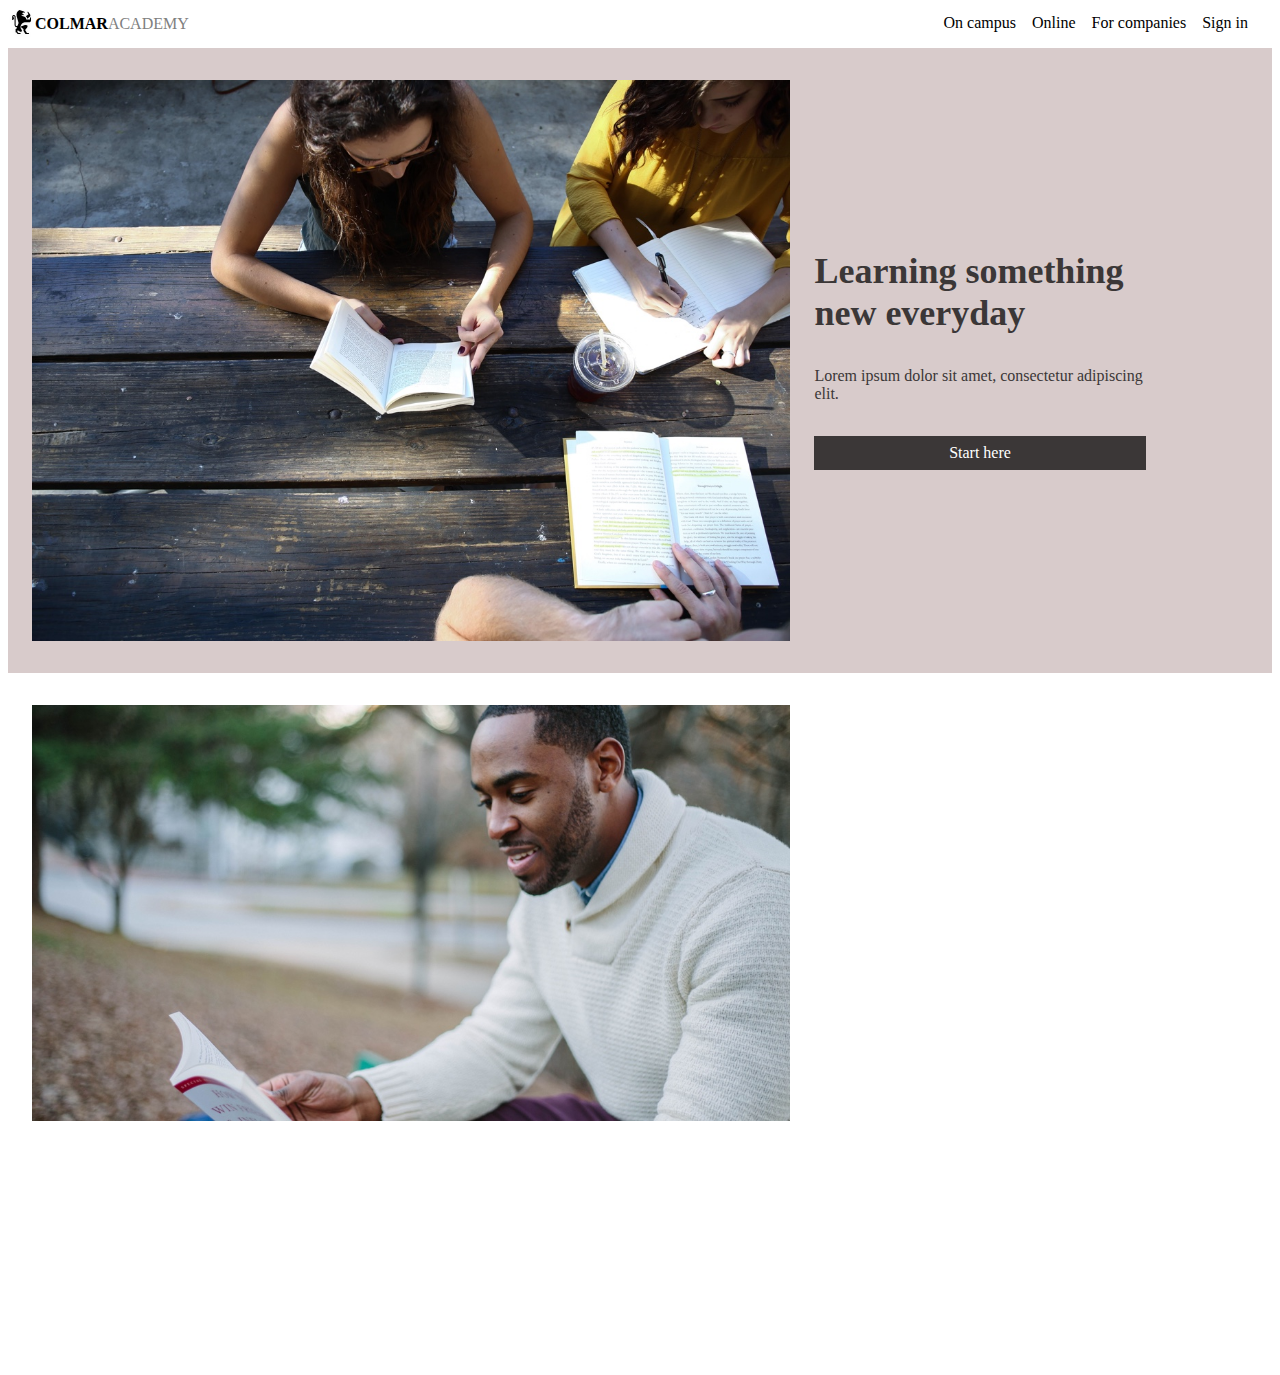
==== index.html @ a91fd56f "Done for 12.22.2020" ====
<!DOCTYPE html>
<html lang="en">
<head>
    <meta charset="UTF-8">
    <meta name="viewport" content="width=device-width, initial-scale=1.0">
    <title>Colmar PJ</title>
    <link rel="stylesheet" type="text/css" href="resources/style.css">
</head>
<body>
    <!--Header for navigation-->
    <header>
        <nav>
            <li class="navi_left"></liv><img src="resources\images\ic-logo.svg" alt="" id="logo_img"><span class ="navi" id="colmar">COLMAR</span><span class= "navi" id="academy">ACADEMY</span></li>
            <li><p class="navi_right" id="last_navi">Sign in</p></li>
            <li><p class="navi_right">For companies</p></li>
            <li><p class="navi_right">Online</p></li>
            <li><p class="navi_right">On campus</p></li>
    </nav>
    </header>

    <!--Main content begins here-->
    <main>
        <div class="main_content" id="first_part">
            <img src="resources\images\banner.jpg" alt="" class="main_images">
            <div id="first_flexbox">
                <div id="title_first">Learning something new everyday</div>
                <div id="content_first">Lorem ipsum dolor sit amet, consectetur adipiscing elit.</div>
                <div id="start_here">Start here</div>    
            </div>
            
        </div>

        <div class="main_content" id="second_part">
            <img src="resources\images\information-main.jpg" alt="" class="main_images">

        </div>

        <div class="main_content" id="third_part">

        </div>

        <div class="main_content" id="fourth_part">
            <video class="main_images">
                <source src="resources\videos\thesis.mp4">
            </video> 
        </div>
    </main>

    <!--Footer content begins here-->
    <footer>

    </footer>
</body>
</html>
---- resources/style.css ----
/*Navigation bar*/
#logo_img, .navi {
    display: inline;
    vertical-align: middle;
}

#log_img{
    margin-left: 24px;
}

#last_navi{
    margin-right: 24px;
}

li{
    list-style-type: none;
}

#colmar{
    font-weight: bold;
}

#academy{
    font-weight: 300;
    color: gray;
}

p.navi_right{
    display: inline;
    float: right;
    margin-top: 6px;
    margin-left: 16px;
}

.navi_left{
    display:inline;
    float: left;
}

/*Main content- Learn something new everyday*/
.main_content{
    width: 100%;
    position: relative;
    top: 0px;
    display: flex;
    align-items: center;
}
#first_part{
    background-color: rgb(216, 203, 203);
}

.main_images{
    width: 60%;
    padding: 32px 24px;
    margin: 0 0;
}

#title_first{
    font-size: 36px;
    font-weight: bold;
    color: rgb(59, 55, 55);
}

#first_flexbox{
    display: inline-flex;
    flex-direction: column;
    justify-content: center;
    padding-right: 10%;
    height: 100%;
}

#start_here{
    background-color: rgb(59, 55, 55);
    padding-top: 8px;
    padding-bottom: 8px;
    text-align: center;
    color: white;
}

#content_first{
    padding-top: 10%;
    padding-bottom: 10%;
    color: rgb(59, 55, 55);
}
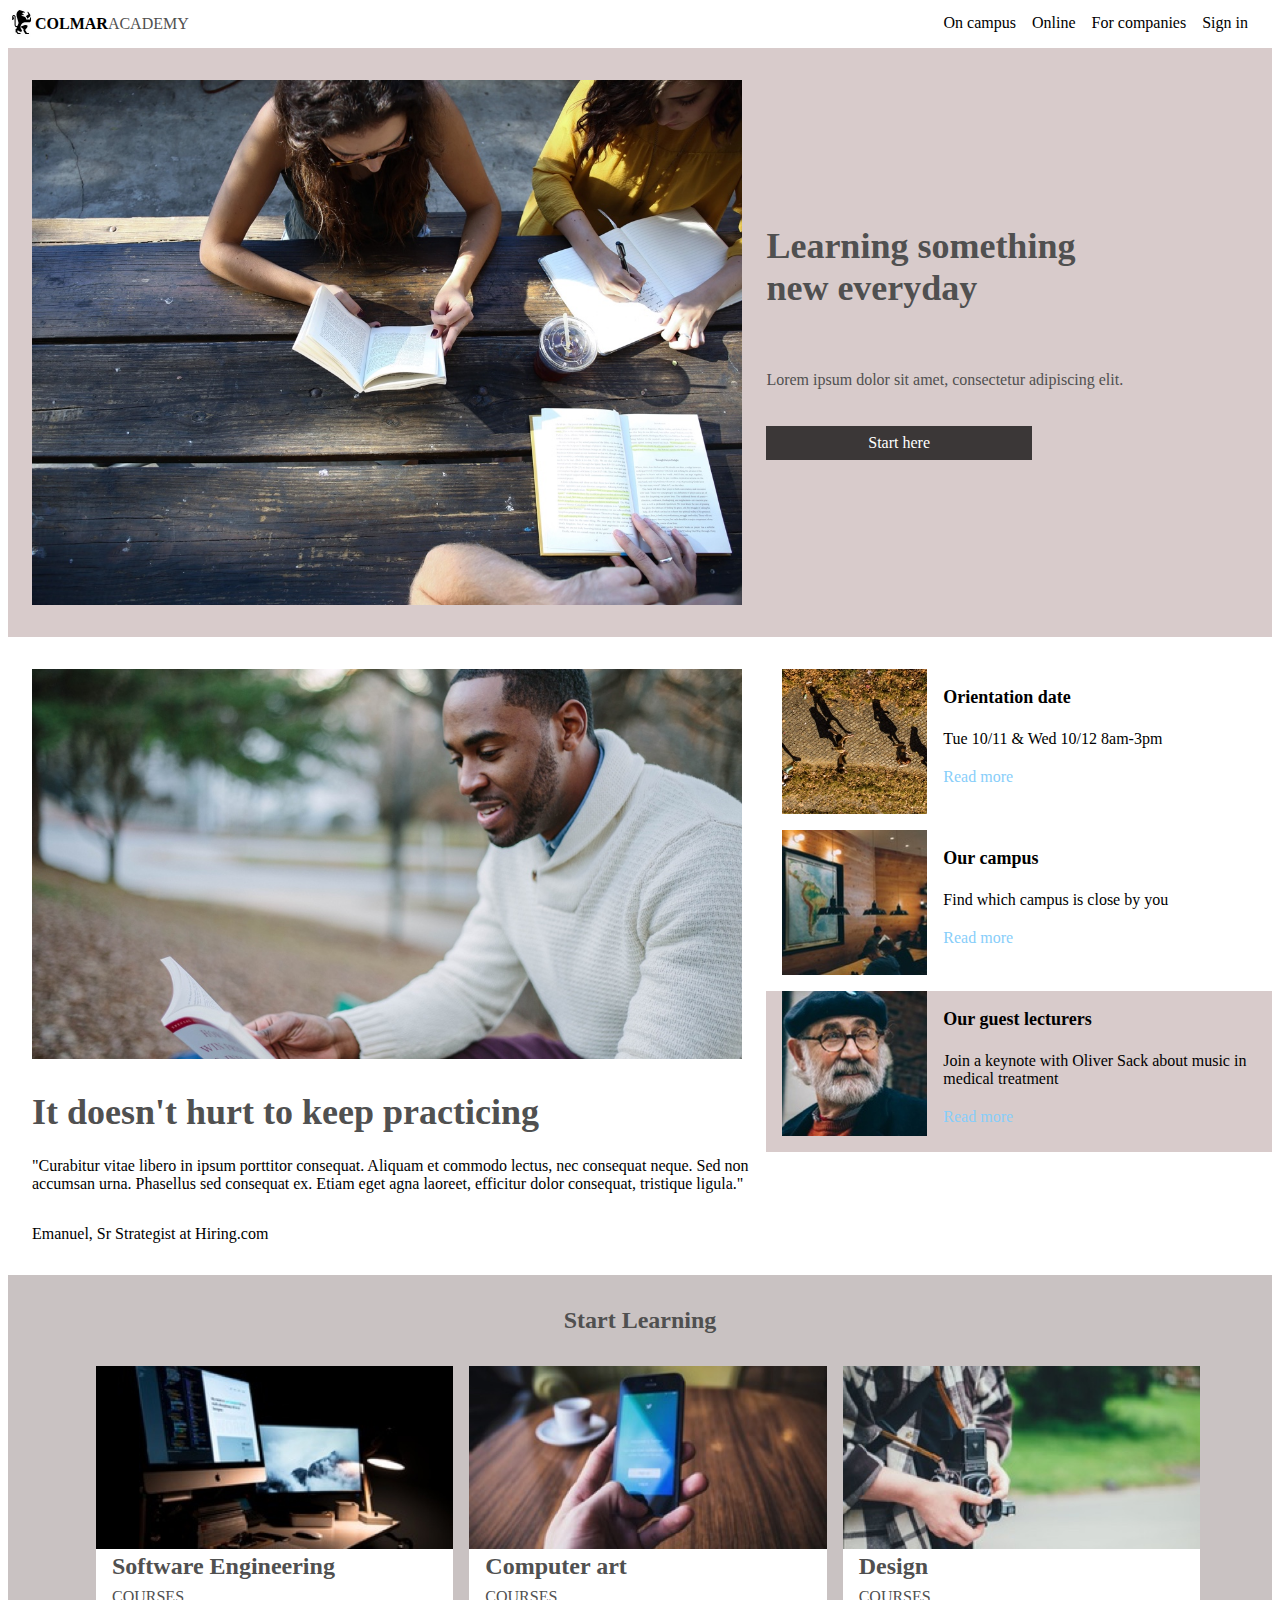
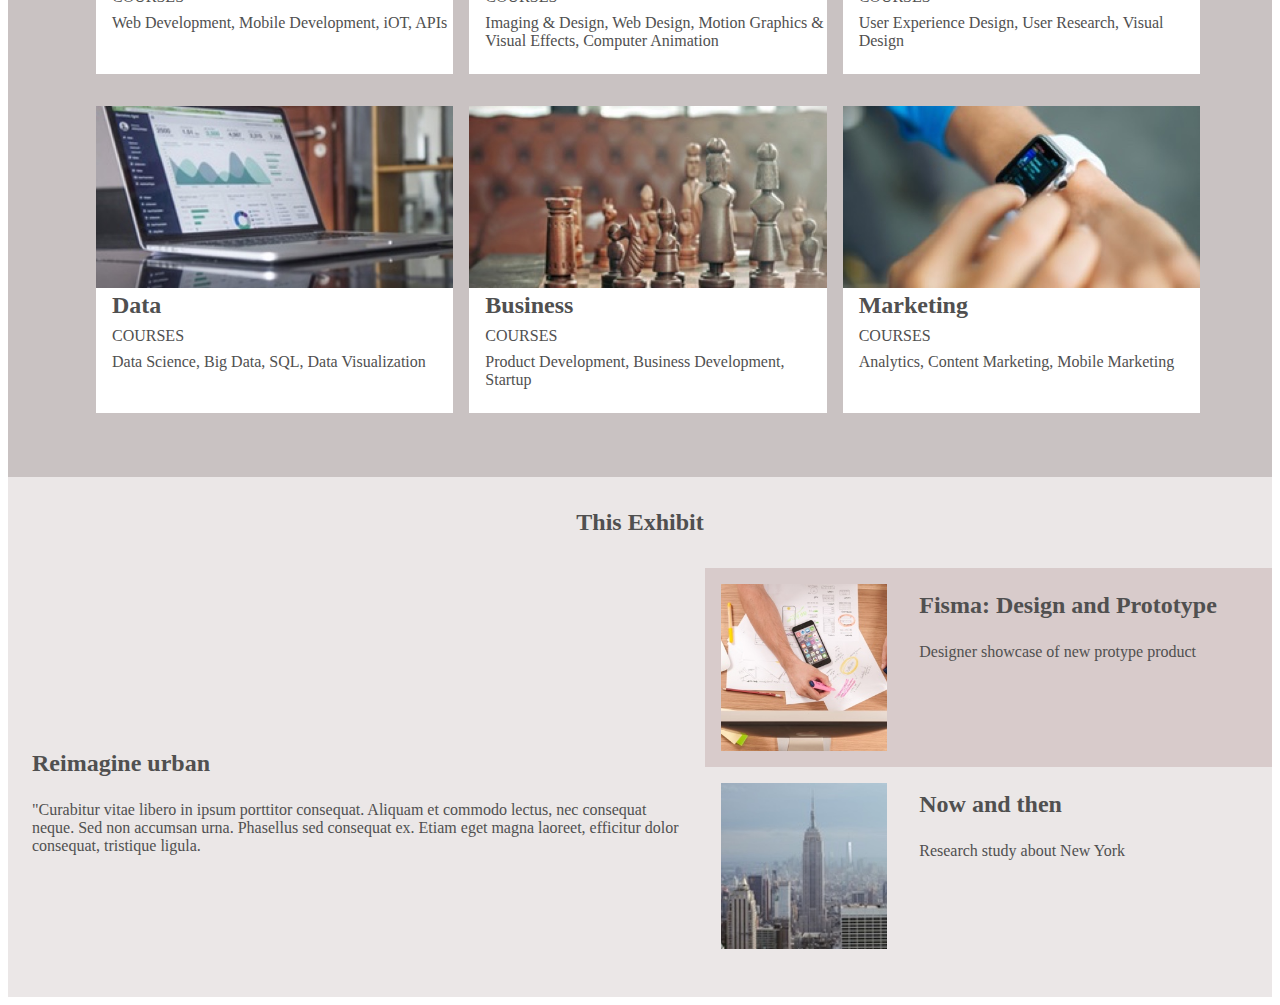
==== commit 1de75a16: "20201223" ====
--- a/index.html
+++ b/index.html
@@ -10,7 +10,7 @@
     <!--Header for navigation-->
     <header>
         <nav>
-            <li class="navi_left"></liv><img src="resources\images\ic-logo.svg" alt="" id="logo_img"><span class ="navi" id="colmar">COLMAR</span><span class= "navi" id="academy">ACADEMY</span></li>
+            <li class="navi_left"><img src="resources\images\ic-logo.svg" alt="" id="logo_img"><span class ="navi" id="colmar">COLMAR</span><span class= "navi" id="academy">ACADEMY</span></li>
             <li><p class="navi_right" id="last_navi">Sign in</p></li>
             <li><p class="navi_right">For companies</p></li>
             <li><p class="navi_right">Online</p></li>
@@ -21,9 +21,11 @@
     <!--Main content begins here-->
     <main>
         <div class="main_content" id="first_part">
-            <img src="resources\images\banner.jpg" alt="" class="main_images">
-            <div id="first_flexbox">
-                <div id="title_first">Learning something new everyday</div>
+            <div id="first_flexbox_left">
+                <img src="resources\images\banner.jpg" alt="" class="main_images">
+            </div>
+            <div id="first_flexbox_right">
+                <div class="title_flexbox" id="title_flexbox_first">Learning something new everyday</div>
                 <div id="content_first">Lorem ipsum dolor sit amet, consectetur adipiscing elit.</div>
                 <div id="start_here">Start here</div>    
             </div>
@@ -31,18 +33,136 @@
         </div>
 
         <div class="main_content" id="second_part">
-            <img src="resources\images\information-main.jpg" alt="" class="main_images">
+            <div id="second_flexbox">
+                <div id="second_left_flexbox">           
+                    <img src="resources\images\information-main.jpg" alt="" class="main_images">
+                    <p class="title_flexbox">It doesn't hurt to keep practicing</p>
+                    <p id="second_flexbox_content">"Curabitur vitae libero in ipsum porttitor consequat. Aliquam et commodo lectus, nec consequat neque. Sed non accumsan urna. Phasellus sed consequat ex. Etiam eget agna laoreet, efficitur dolor consequat, tristique ligula."</p>
+                    <p id="second_flexbox_bottom">Emanuel, Sr Strategist at Hiring.com</p>
+                </div> 
+                <div id="second_right_flexbox">
+                    <div class="second_right2_flexbox">
+                        <img src="resources\images\information-orientation.jpg" alt="" class="flexbox_pics">
+                        <div class="second_right3_flexbox">
+                            <p id="second_right2_flexbox_content">Orientation date</p>
+                            <p id="second_right2_flexbox_subcontent">Tue 10/11 & Wed 10/12 8am-3pm</p>
+                            <p id="second_right2_flexbox_findoutmore">Read more</p>
+                        </div>
+                    </div>
+                    <div class="second_right2_flexbox">
+                        <img src="resources\images\information-campus.jpg" alt="" class="flexbox_pics">
+                        <div class="second_right3_flexbox">
+                            <p id="second_right2_flexbox_content">Our campus</p>
+                            <p id="second_right2_flexbox_subcontent">Find which campus is close by you</p>    
+                            <p id="second_right2_flexbox_findoutmore">Read more</p>
+                        </div>
+                    </div>
+                    <div class="second_right2_flexbox" id="second_right3_flexbox">
+                        <img src="resources\images\information-guest-lecture.jpg" alt="" class="flexbox_pics">
+                        <div class="second_right3_flexbox">
+                            <p id="second_right2_flexbox_content">Our guest lecturers</p>
+                            <p id="second_right2_flexbox_subcontent">Join a keynote with Oliver Sack about music in medical treatment</p>
+                            <p id="second_right2_flexbox_findoutmore">Read more</p>
+                        </div>
+                    </div>
+                </div>
+            </div>
+        </div>
+        <div id="third_part_box">
+            <p id="start_learning">Start Learning</p>
+            <div class="main_content" id="third_part">
+                <div id="third_flexbox">
+                    <div class="third_row_flexbox">
+                        <div id="third_left_flexbox">
+                            <img src="resources\images\course-software.jpg" alt="" class="third_flexbox_pics">
+                            <div class="third_flexbox_blocks">
+                                <div class="third_flexbox_title">Software Engineering</div>
+                                <div class="courses">COURSES</div>
+                                <div class="third_flexbox_content">Web Development, Mobile Development, iOT, APIs</div>
+                            </div>
+                        </div>
+                        <div id="third_middle_flexbox">
+                            <img src="resources\images\course-computer-art.jpg" alt="" class="third_flexbox_pics">
+                            <div class="third_flexbox_blocks">
+                                <div class="third_flexbox_title">Computer art</div>
+                                <div class="courses">COURSES</div>
+                                <div class="third_flexbox_content">Imaging & Design, Web Design, Motion Graphics & Visual Effects, Computer Animation</div>
+                            </div>
+                        </div>
+                        <div id="third_right_flexbox">
+                            <img src="resources\images\course-design.jpg" alt="" class="third_flexbox_pics">
+                            <div class="third_flexbox_blocks">
+                                <div class="third_flexbox_title">Design</div>
+                                <div class="courses">COURSES</div>
+                                <div class="third_flexbox_content">User Experience Design, User Research, Visual Design</div>
+                            </div>
+                        </div>
+                    </div>
+                    <div class="third_row_flexbox">
+                        <div id="third_left_flexbox">
+                            <img src="resources\images\course-data.jpg" alt="" class="third_flexbox_pics">
+                            <div class="third_flexbox_blocks">
+                                <div class="third_flexbox_title">Data</div>
+                                <div class="courses">COURSES</div>
+                                <div class="third_flexbox_content">Data Science, Big Data, SQL, Data Visualization</div>
+                            </div>
+                        </div>
+                        <div id="third_middle_flexbox">
+                            <img src="resources\images\course-business.jpg" alt="" class="third_flexbox_pics">
+                            <div class="third_flexbox_blocks">
+                                <div class="third_flexbox_title">Business</div>
+                                <div class="courses">COURSES</div>
+                                <div class="third_flexbox_content">Product Development, Business Development, Startup</div>
+                            </div>
+                        </div>
+                        <div id="third_right_flexbox">
+                            <img src="resources\images\course-marketing.jpg" alt="" class="third_flexbox_pics">
+                            <div class="third_flexbox_blocks">
+                                <div class="third_flexbox_title">Marketing</div>
+                                <div class="courses">COURSES</div>
+                                <div class="third_flexbox_content">Analytics, Content Marketing, Mobile Marketing</div>
+                            </div>
+                        </div>
+                        
+                    </div>
+                </div>
 
+            </div>
         </div>
 
-        <div class="main_content" id="third_part">
-
-        </div>
-
-        <div class="main_content" id="fourth_part">
-            <video class="main_images">
-                <source src="resources\videos\thesis.mp4">
-            </video> 
+        <div id="fourth_part_box">
+            <p id="this_exhibit">This Exhibit</p>
+            <div class="main_content" id="fourth_part">
+                <div id="fourth_left_flexbox">
+                    <video class="main_images">
+                        <source src="resources\videos\thesis.mp4">
+                    </video> 
+                    <p id=fourth_flexbox_title>Reimagine urban</p>
+                    <p id="fourth_flexbox_content">"Curabitur vitae libero in ipsum porttitor consequat. Aliquam et commodo lectus, nec consequat neque. Sed non accumsan urna. Phasellus sed consequat ex. Etiam eget magna laoreet, efficitur dolor consequat, tristique ligula.</p>
+                </div>
+                <div id="fourth_right">
+                    <div id="fourth_right_flexbox">
+                        <div id="fourth_right2_flexbox">
+                            <div class="fourth_right3_flexbox" id="fourth_right_background">
+                                <img src="resources\images\thesis-fisma.jpg" alt="" class="fourth_flexbox_pics">
+                                <div class="fourth_right4_flexbox">
+                                    <p class="fourth_flexbox4_title">Fisma: Design and Prototype</p>
+                                    <p class="fourth_flexbox4_content">Designer showcase of new protype product</p>
+                                </div>                            
+                            </div>
+                            <div class="fourth_right3_flexbox">
+                                <img src="resources\images\thesis-now-and-then.jpg" alt="" class="fourth_flexbox_pics">
+                                <div class="fourth_right4_flexbox">
+                                    <p class="fourth_flexbox4_title">Now and then</p>
+                                    <p class="fourth_flexbox4_content">Research study about New York</p>
+                                </div>
+    
+                            </div>
+    
+                        </div>
+                    </div>
+                </div>
+            </div>
         </div>
     </main>
 
--- a/resources/style.css
+++ b/resources/style.css
@@ -1,7 +1,8 @@
-
+*{
+    box-sizing: border-box;
+}
 /*Navigation bar*/
 #logo_img, .navi {
-    display: inline;
     vertical-align: middle;
 }
 
@@ -23,18 +24,16 @@
 
 #academy{
     font-weight: 300;
-    color: gray;
+    color: rgb(80, 80, 80);
 }
 
 p.navi_right{
-    display: inline;
     float: right;
     margin-top: 6px;
     margin-left: 16px;
 }
 
 .navi_left{
-    display:inline;
     float: left;
 }
 
@@ -44,30 +43,46 @@
     position: relative;
     top: 0px;
     display: flex;
-    align-items: center;
+    /* align-items: center; */
 }
 #first_part{
     background-color: rgb(216, 203, 203);
 }
 
 .main_images{
+    max-width: 100%;
+    margin: 32px 24px;
+}
+
+#first_part{
+    width: 100%;
+    display: flex;
+}
+
+.title_flexbox{
+    font-size: 36px;
+    font-weight: bold;
+    color: rgb(80, 80, 80);
+}
+
+#title_flexbox_first{
+    padding-left: 0px;
+}
+
+#first_flexbox_left{
+    display: flex;
+    flex-direction: column;
     width: 60%;
-    padding: 32px 24px;
-    margin: 0 0;
-}
-
-#title_first{
-    font-size: 36px;
-    font-weight: bold;
-    color: rgb(59, 55, 55);
-}
-
-#first_flexbox{
-    display: inline-flex;
-    flex-direction: column;
-    justify-content: center;
+    height: auto;
+}
+
+#first_flexbox_right{
+    display:flex;
+    flex-direction: column;
+    width: 40%;
+    margin: auto;
     padding-right: 10%;
-    height: 100%;
+    text-align:start
 }
 
 #start_here{
@@ -76,11 +91,208 @@
     padding-bottom: 8px;
     text-align: center;
     color: white;
+    width: 70%;
 }
 
 #content_first{
     padding-top: 10%;
     padding-bottom: 10%;
-    color: rgb(59, 55, 55);
-}
-
+    color:rgb(80, 80, 80);
+}
+
+/*Main content- It doesn't hurt to keep practicing*/
+
+#second_flexbox{
+    display: flex;
+    width:100%;
+    height: auto;
+}
+
+.flexbox_pics{
+    width: 35%;
+}
+
+#second_right_flexbox{
+    display: flex;
+    flex-direction: column;
+    width: 40%;
+    height: auto;
+    margin-top:32px;
+    margin-bottom: 32px;
+}
+
+#second_left_flexbox{
+    display: flex;
+    flex-direction: column;
+    width: 60%;
+}
+
+.title_flexbox{
+    padding-left: 24px;
+    margin-top: 0px;
+    margin-bottom: 24px;
+}
+
+#second_flexbox_content, #second_flexbox_bottom{
+    margin-top:0px;
+    margin-bottom: 32px;
+    padding-left: 24px;
+}
+
+.second_right2_flexbox{
+    display: flex;
+}
+
+.second_right3_flexbox{
+    display: flex;
+    flex-direction: column;
+}
+
+.flexbox_pics{
+    padding-left: 16px;
+    padding-right: 16px;
+    padding-bottom: 16px;
+}
+
+#second_right2_flexbox_content{
+    font-weight: bold;
+    font-size: large;
+}
+
+#second_right3_flexbox{
+    background-color: rgb(216, 203, 203);
+}
+
+#second_right2_flexbox_subcontent{
+    margin-top: 4px;
+    margin-bottom: 4px;
+}
+
+#second_right2_flexbox_findoutmore{
+    color: lightskyblue;
+}
+
+/*Main content- Third flexbox*/
+#third_part{
+    width:100%;
+}
+
+#start_learning, #this_exhibit{
+    padding-top: 32px;
+    margin: 0px auto;
+    font-weight: bold;
+    font-size: 1.5rem;
+    text-align: center;
+    color:rgb(80, 80, 80);
+}
+#third_flexbox{
+    display: flex;
+    flex-direction: column;
+    margin: 32px 72px;
+    width: 100%;
+}
+
+.third_row_flexbox{
+    display: flex;
+    justify-content: space-between;
+    width: 100%;
+    margin-bottom: 32px;
+}
+
+#third_left_flexbox, #third_middle_flexbox, #third_right_flexbox{
+    width: 33%;
+    background-color: white;
+    margin-left: 16px;
+}
+
+.third_flexbox_pics{
+    width: 100%;
+}
+
+.third_middle_flexbox{
+    margin-left: 32px;
+    margin-right: 32px;
+}
+
+.third_flexbox_title, .fourth_flexbox4_title{
+    font-weight: bold;
+    color: rgb(80, 80, 80);
+    font-size: 1.5rem;
+    padding-left: 16px;
+}
+
+.courses, .third_flexbox_content, .fourth_flexbox4_content{
+    color: rgb(80, 80, 80);
+    padding-left: 16px;
+}
+
+.courses{
+    margin-top:8px;
+    margin-bottom: 8px;
+}
+
+.third_flexbox_content{
+    padding-bottom: 24px;
+}
+
+#third_part_box{
+    background-color: rgb(201, 194, 194);
+    width: 100%;
+}
+
+/* Main part- Thesis Exhibit */
+#fourth_part_box{
+    background-color: rgb(235, 231, 231);
+}
+#fourth_right_flexbox{
+    display: flex;
+    flex-direction: column;
+    width: 100%;
+    height: auto;
+    margin-top:32px;
+    margin-bottom: 32px;
+}
+
+#fourth_left_flexbox{
+    display: flex;
+    flex-direction: column;
+    width: 60%;
+}
+
+#fourth_flexbox_title{
+    font-weight: bold;
+    color: rgb(80, 80, 80);
+    font-size: 1.5rem;
+    padding-left: 24px;
+    padding-bottom: 8px;
+    margin: 0 0;
+}
+
+.fourth_flexbox_pics{
+    width:35%;
+    padding: 16px 16px;
+}
+
+#fourth_flexbox_content{
+    color: rgb(80, 80, 80);
+    padding-left: 24px;
+    padding-right:24px;
+    padding-bottom: 32px;
+}
+
+#fourth_right2_flexbox{
+    display: flex;
+    flex-direction: column;
+}
+
+.fourth_right3_flexbox{
+    display: flex;
+}
+
+#fourth_right_background{
+    background-color: rgb(216, 203, 203);
+}
+
+video{
+    object-fit: cover;
+}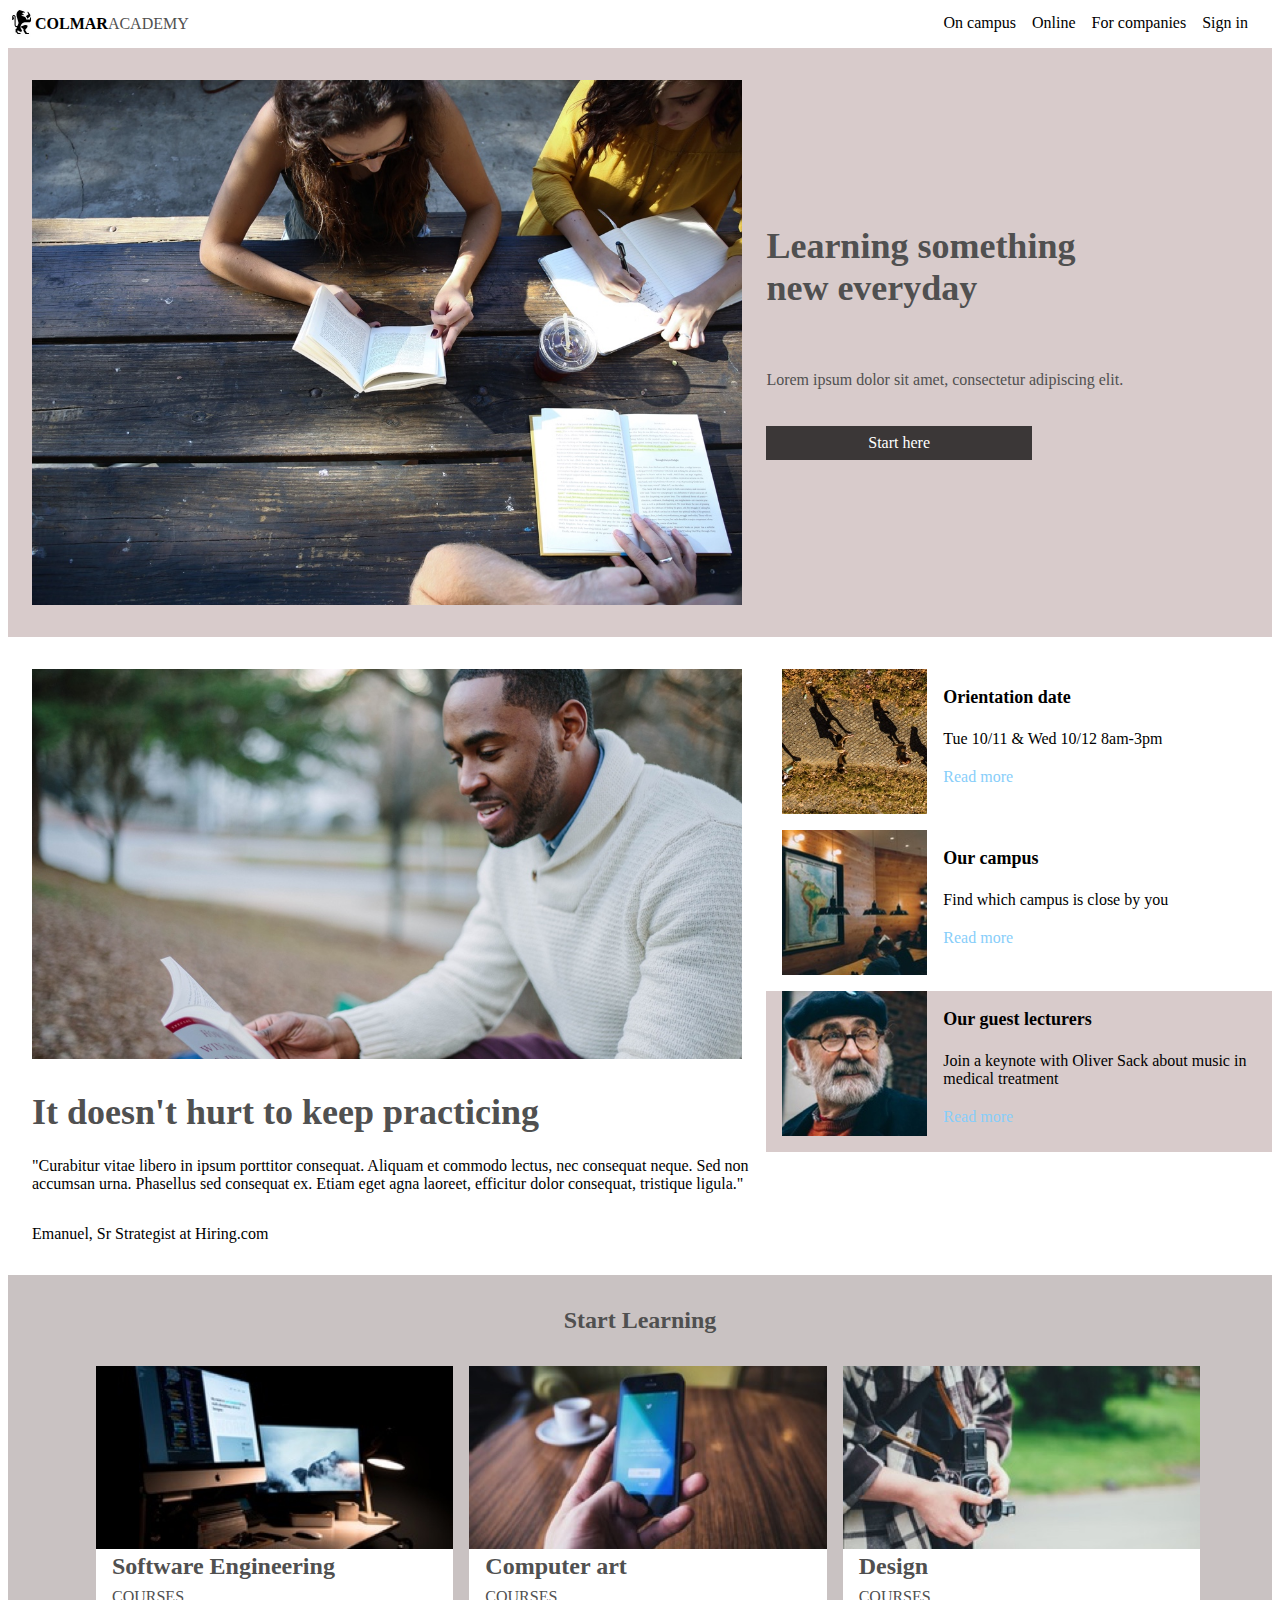
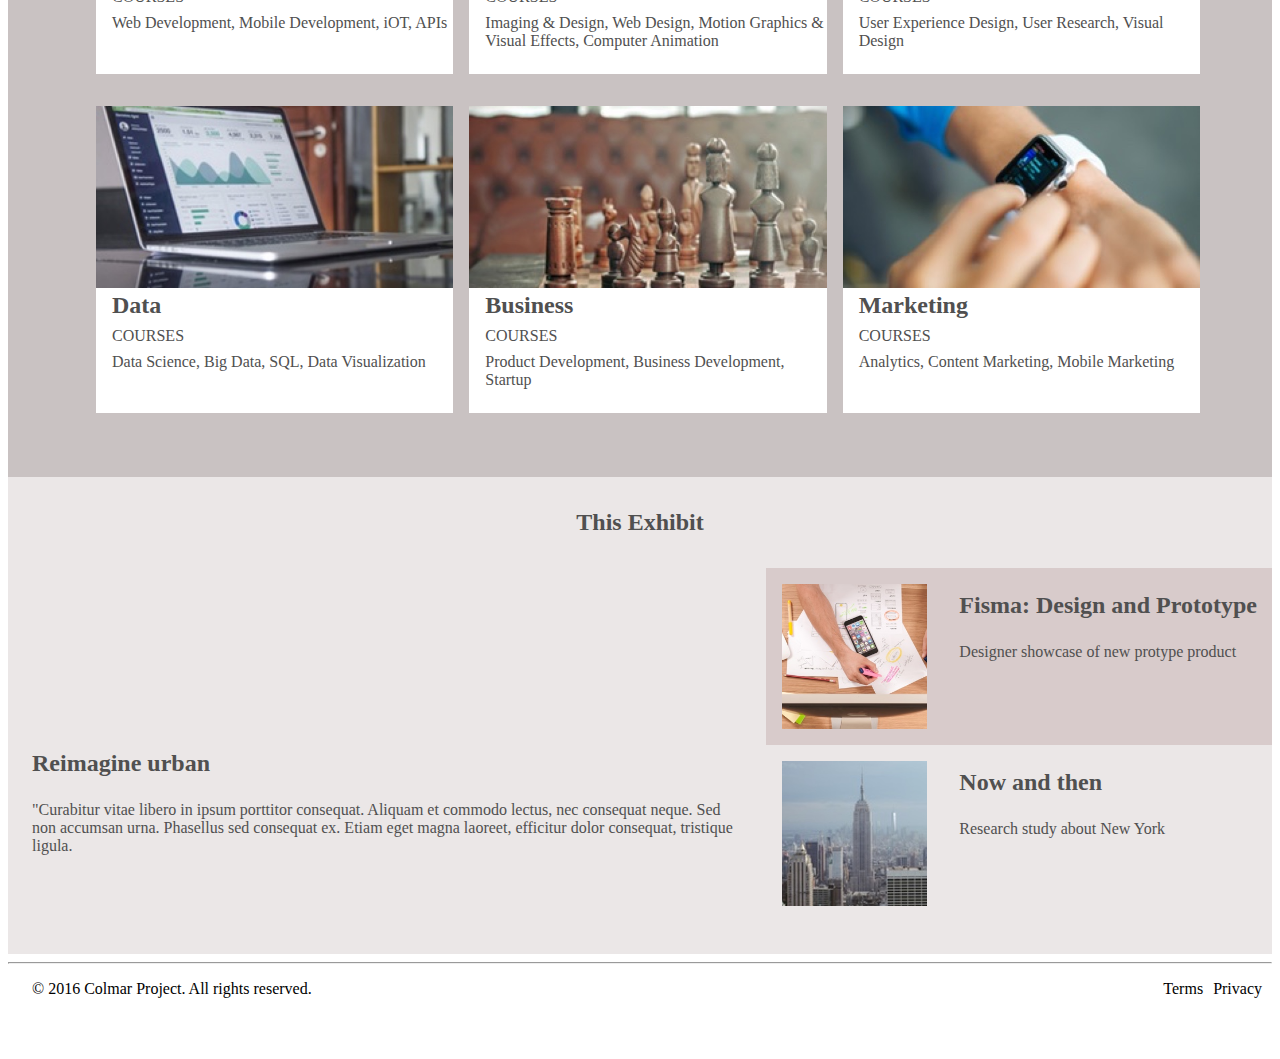
==== commit e5b239dd: "20201224" ====
--- a/index.html
+++ b/index.html
@@ -15,7 +15,7 @@
             <li><p class="navi_right">For companies</p></li>
             <li><p class="navi_right">Online</p></li>
             <li><p class="navi_right">On campus</p></li>
-    </nav>
+        </nav>
     </header>
 
     <!--Main content begins here-->
@@ -165,10 +165,14 @@
             </div>
         </div>
     </main>
-
+    <hr>
     <!--Footer content begins here-->
     <footer>
-
+        <ol>
+            <li class="footer_left">&copy 2016 Colmar Project. All rights reserved.</li>
+            <li class="footer_right">Privacy</li>
+            <li class="footer_right">Terms</li>
+        </ol>
     </footer>
 </body>
 </html>--- a/resources/style.css
+++ b/resources/style.css
@@ -244,6 +244,11 @@
 #fourth_part_box{
     background-color: rgb(235, 231, 231);
 }
+
+#fourth_right{
+    width: 40%;
+}
+
 #fourth_right_flexbox{
     display: flex;
     flex-direction: column;
@@ -295,4 +300,27 @@
 
 video{
     object-fit: cover;
+}
+
+/* footer */
+.footer{
+    list-style-type: none;
+    width: 100%;
+    padding-bottom: 50px;
+}
+
+.footer_left{
+    float:left;
+    margin-left: 24px;
+}
+
+.footer_right{
+    float:right;
+    padding-right: 10px;
+}
+
+ol{
+    width: 100%;
+    padding-left: 0px;
+    padding-bottom: 5%;
 }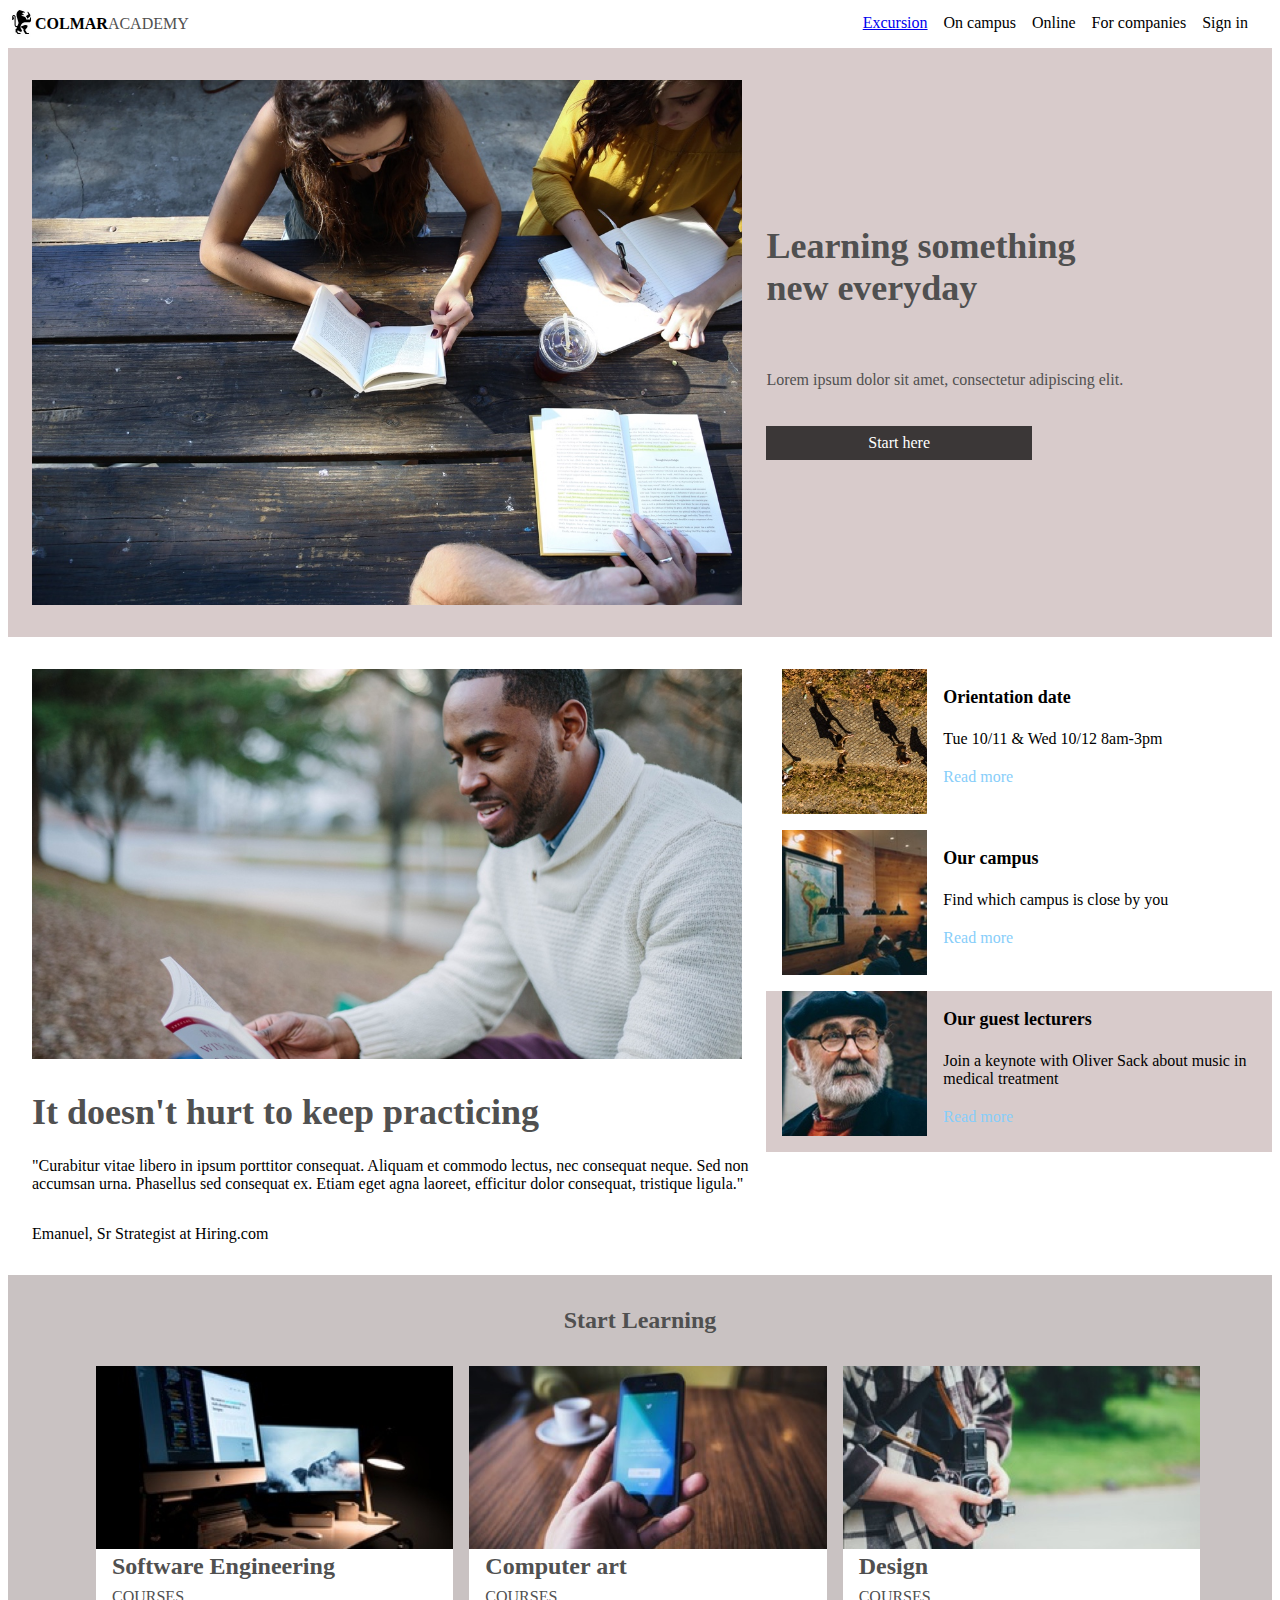
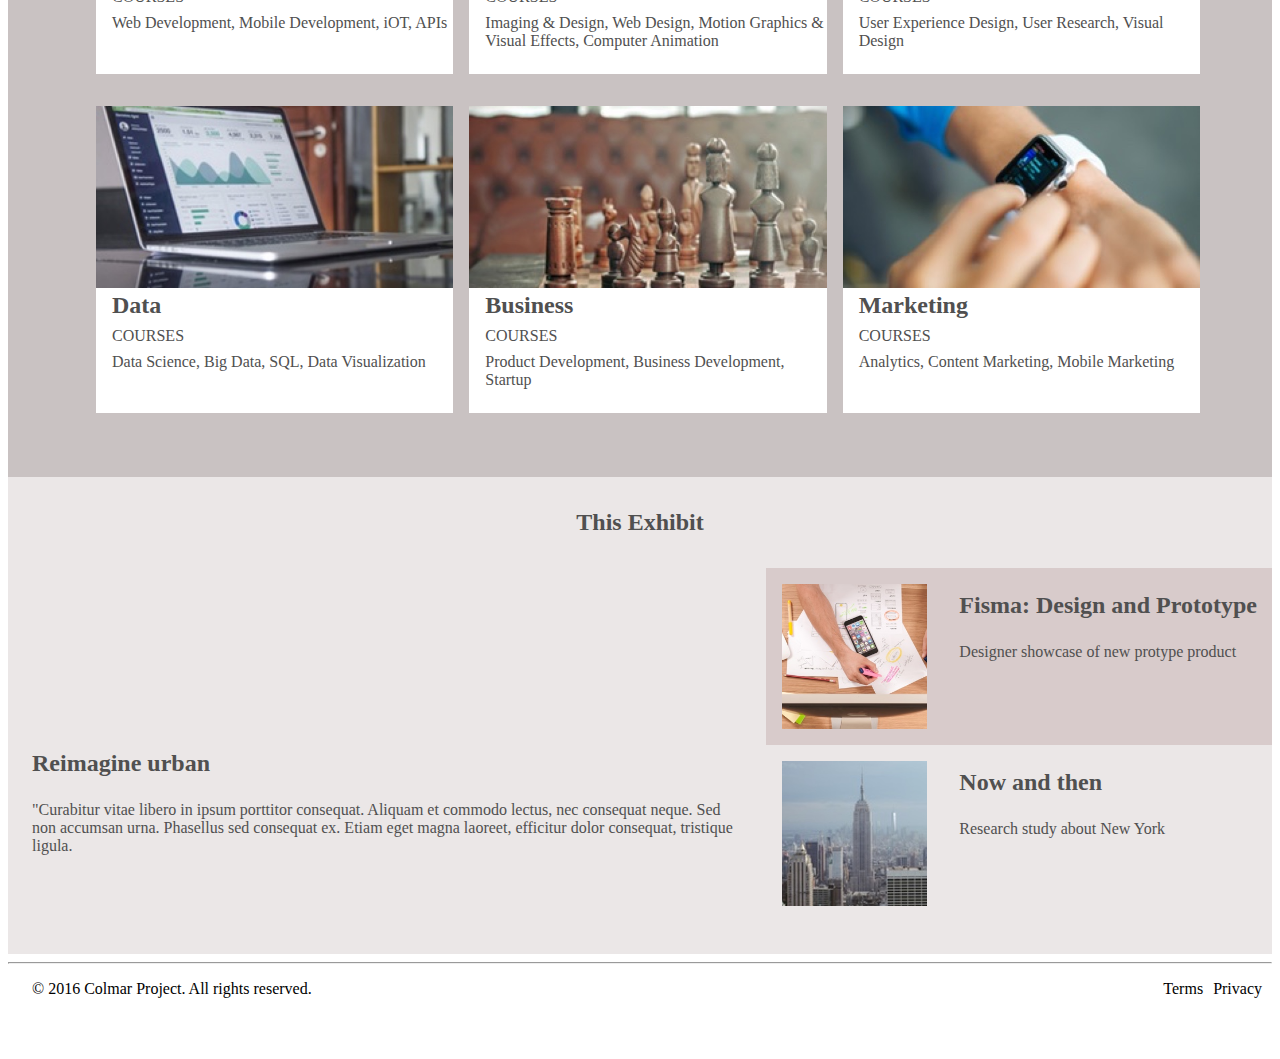
==== commit f39a2028: "added Excursion page" ====
--- a/index.html
+++ b/index.html
@@ -15,6 +15,7 @@
             <li><p class="navi_right">For companies</p></li>
             <li><p class="navi_right">Online</p></li>
             <li><p class="navi_right">On campus</p></li>
+            <li><a class="navi_right" href="excursions_index.html">Excursion</a></li>
         </nav>
     </header>
 
--- a/resources/style.css
+++ b/resources/style.css
@@ -27,7 +27,7 @@
     color: rgb(80, 80, 80);
 }
 
-p.navi_right{
+p.navi_right, a.navi_right{
     float: right;
     margin-top: 6px;
     margin-left: 16px;
